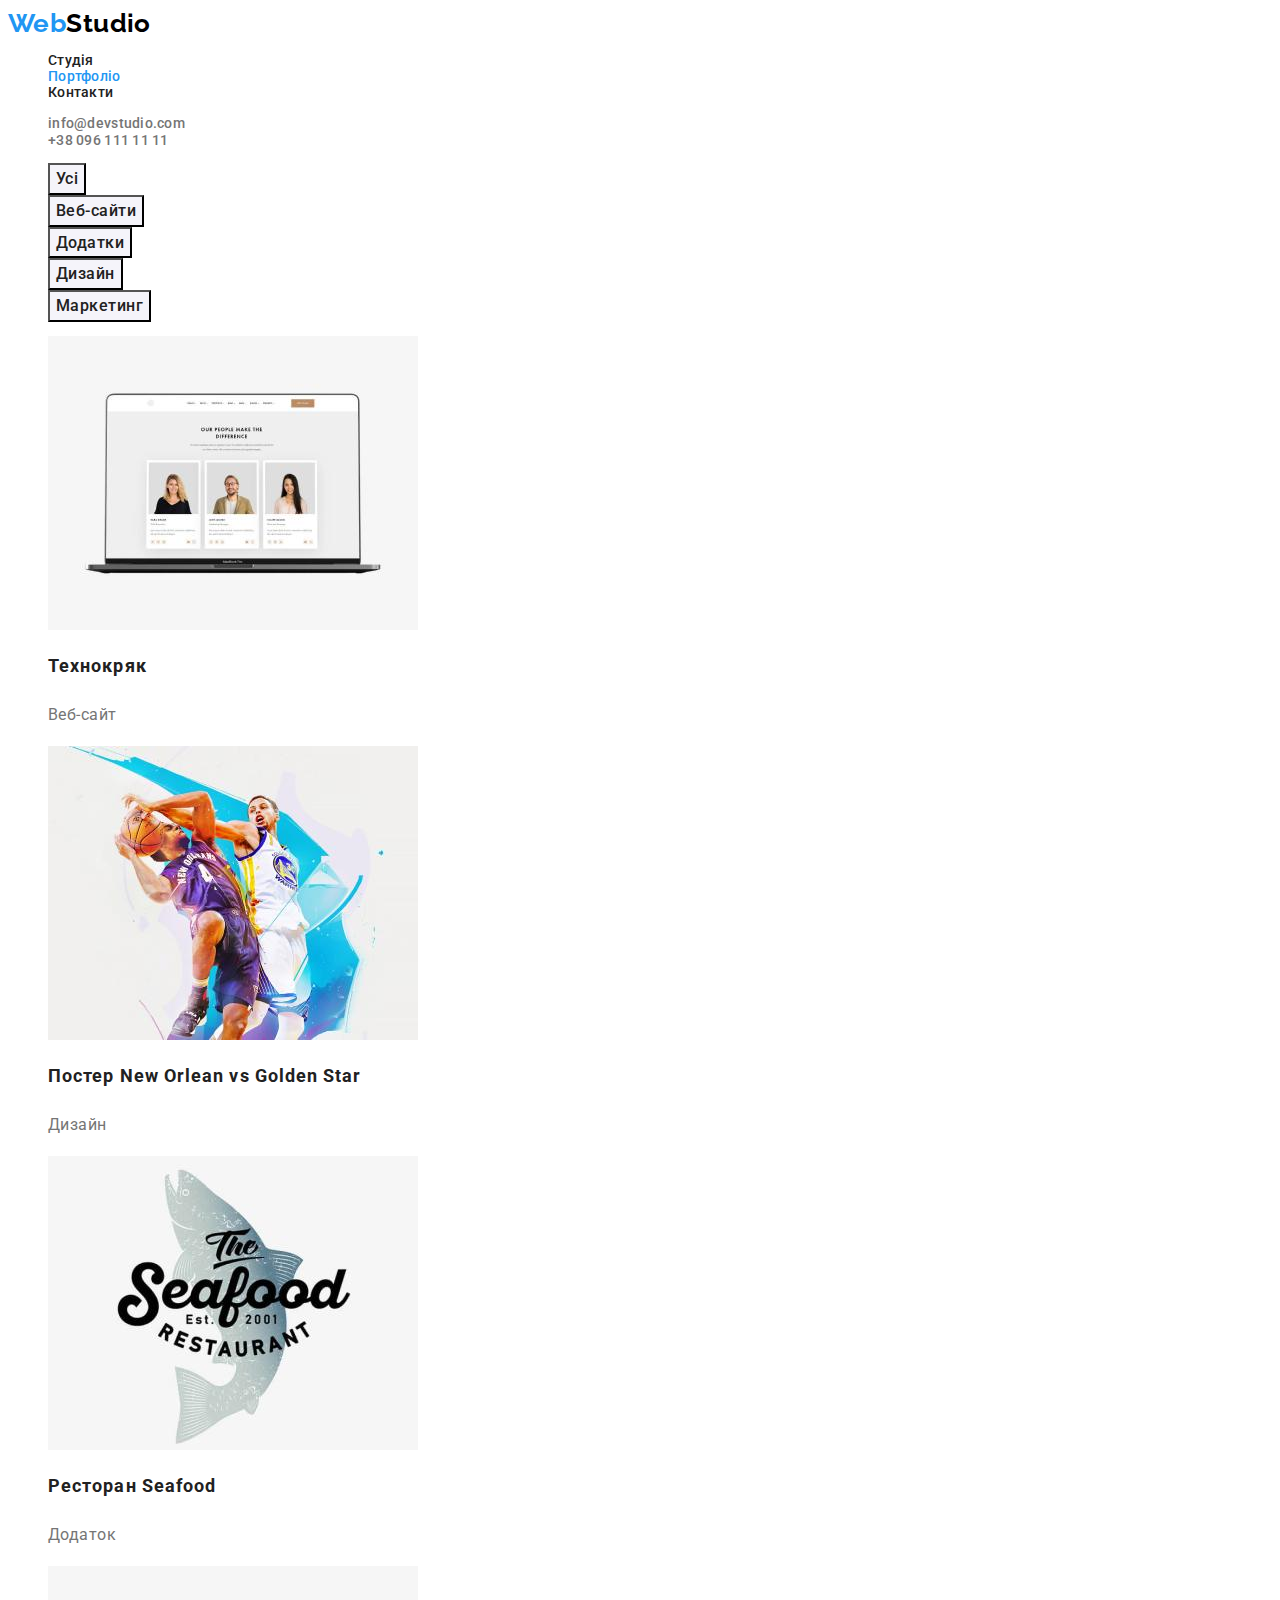
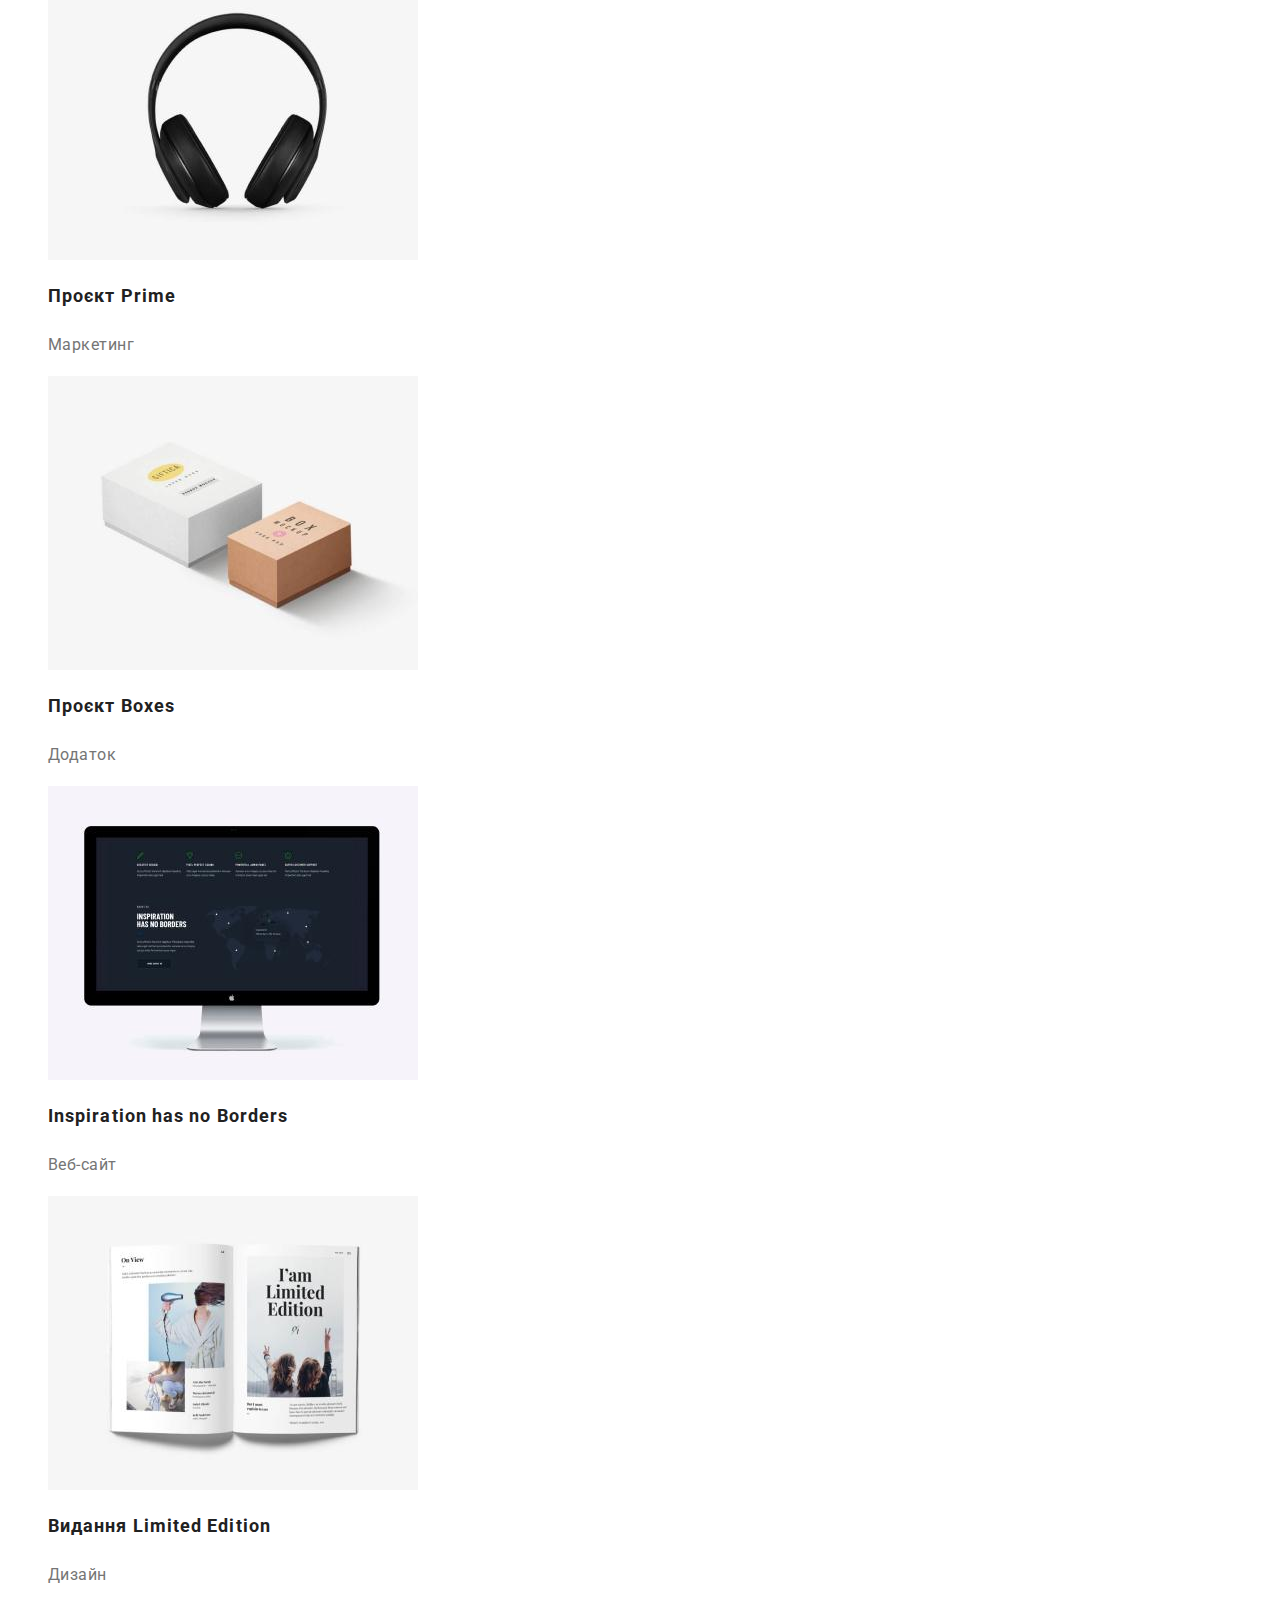
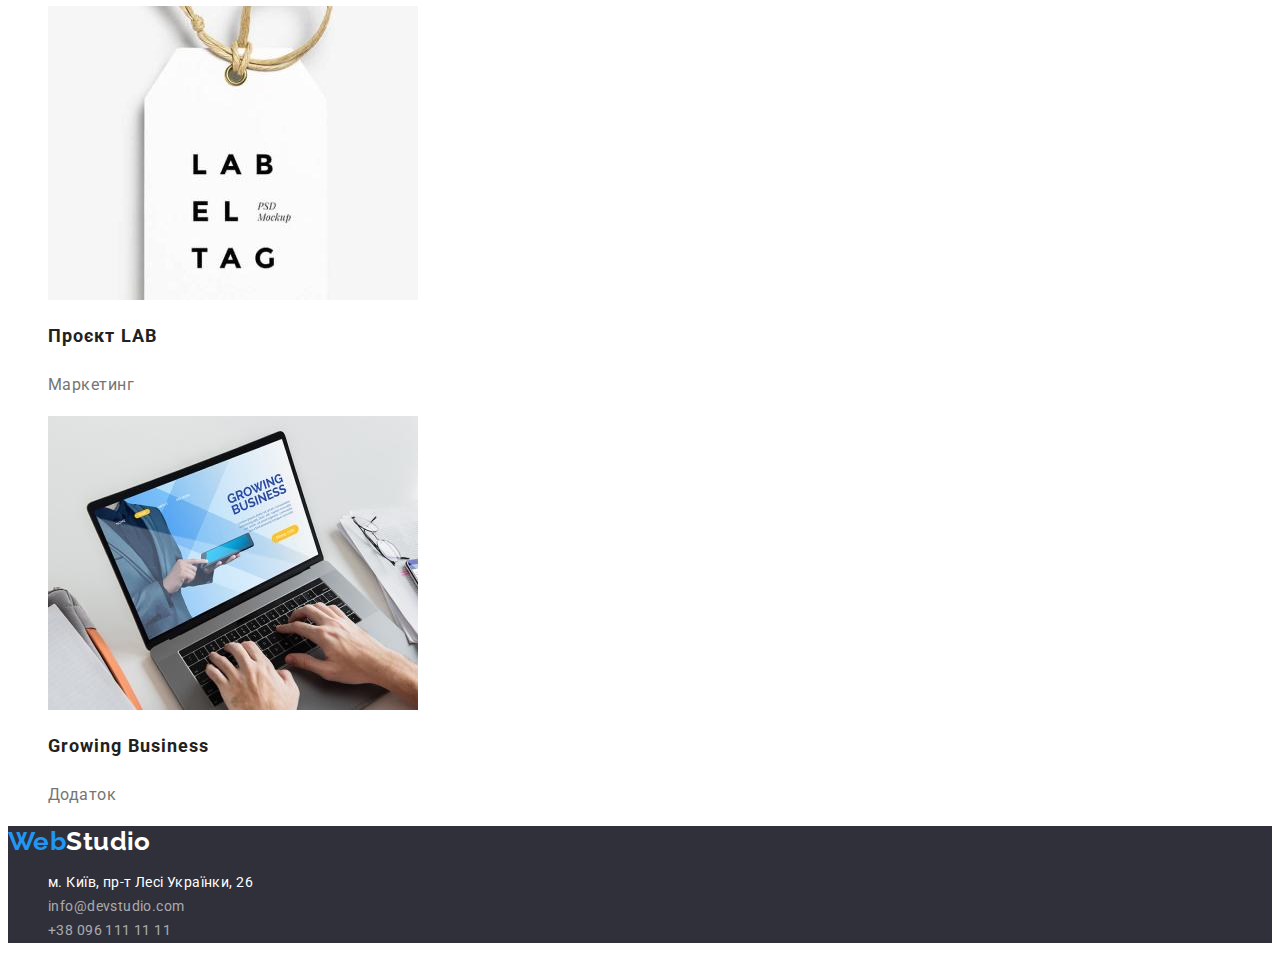
==== portfolio.html @ 366d0ed4 "Initial commit" ====
<!DOCTYPE html>
<html lang="uk">
  <head>
    <meta charset="UTF-8" />
    <meta http-equiv="X-UA-Compatible" content="IE=edge" />
    <meta name="viewport" content="width=device-width, initial-scale=1.0" />
    <title>Портфоліо</title>
<link
      href="https://fonts.googleapis.com/css2?family=Raleway:wght@700&family=Roboto:wght@400;500;700;900&display=swap"
      rel="stylesheet"
    />
    <link rel="stylesheet" href="./css/styles.css">
  </head>
  <body>
    <!-- Header -->
    <header>
      <nav>
        <a class="logo" lang="en" href="./index.html">Web<span class="logo-studio">Studio</span></a>
        <ul class="site-nav">
          <li><a class="link" href="./index.html">Студія</a></li>
          <li><a class="link current" href="./portfolio.html">Портфоліо</a></li>
          <li><a class="link" href="#">Контакти</a></li>
        </ul>
      </nav>
      <ul class="contacts">
        <li><a class="contacts-email" href="mailto:info@devstudio.com">info@devstudio.com</a></li>
        <li><a class="contacts-phone" href="tel:+380961111111">+38 096 111 11 11</a></li>
      </ul>
    </header>
    <!-- Main section -->
    <main>
      <!-- Hero -->
      <section>
        <h1 class="hidden-title">Портфоліо</h1>
        <ul class="filters">
            <li> <button class="filter-button" type="button">Усі</button></li>
            <li> <button class="filter-button" type="button">Веб-сайти</button></li>
            <li> <button class="filter-button" type="button">Додатки</button></li>
            <li> <button class="filter-button" type="button">Дизайн</button></li>
            <li> <button class="filter-button" type="button">Маркетинг</button></li>
        </ul>
        <ul class="photo-list">
            <li><img src="./Images/img_portfolio(1).jpg" alt="image_example_1" width="370" height="294">
            <h2 class="portfolio-title">Технокряк</h2>
            <p class="portfolio-paragraph">Веб-сайт</p></li>
            <li><img src="./Images/img_portfolio2(1).jpg" alt="image_example_2" width="370" height="294">
            <h2 class="portfolio-title">Постер <span lang="en">New Orlean vs Golden Star</span></h2>
            <p class="portfolio-paragraph">Дизайн</p></li>
            <li><img src="./Images/img_portfolio3(1).jpg" alt="image_example_3" width="370" height="294">
            <h2 class="portfolio-title">Ресторан <span lang="en">Seafood</span></h2>
            <p class="portfolio-paragraph">Додаток</p></li>
            <li><img src="./Images/img_portfolio4(1).jpg" alt="image_example_4" width="370" height="294">
            <h2 class="portfolio-title">Проєкт <span lang="en">Prime</span></h2>
            <p class="portfolio-paragraph">Маркетинг</p></li>
            <li><img src="./Images/img_portfolio5(1).jpg" alt="image_example_5" width="370" height="294">
            <h2 class="portfolio-title">Проєкт <span lang="en">Boxes</span></h2>
            <p class="portfolio-paragraph">Додаток</p></li>
            <li><img src="./Images/img_portfolio6(1).jpg" alt="image_example_6" width="370" height="294">
            <h2 class="portfolio-title" lang="en">Inspiration has no Borders</h2>
            <p class="portfolio-paragraph">Веб-сайт</p></li>
            <li><img src="./Images/img_portfolio7(1).jpg" alt="image_example_7" width="370" height="294">
            <h2 class="portfolio-title">Видання <span lang="en">Limited Edition</span></h2>
            <p class="portfolio-paragraph">Дизайн</p></li>
            <li><img src="./Images/img_portfolio8(1).jpg" alt="image_example_8" width="370" height="294">
            <h2 class="portfolio-title">Проєкт LAB</h2>
            <p class="portfolio-paragraph">Маркетинг</p></li>
            <li><img src="./Images/img_portfolio9(1).jpg" alt="image_example_9" width="370" height="294">
            <h2 class="portfolio-title" lang="en">Growing Business</h2>
            <p class="portfolio-paragraph">Додаток</p></li>
        </ul>
      </section>
    </main>
    <!-- Footer -->
    <footer class="footer">
      <a class="logo" lang="en" href="./index.html"
        >Web<span class="logo-studio-footer">Studio</span></a
      >
      <address>
        <ul class="footer-address">
          <li>
            <a class="main-address"
              target="_blank"
              rel="noopener noreferrer nofollow"
              href="https://goo.gl/maps/YBQsW2oM5pBxSqpX7"
              >м. Київ, пр-т Лесі Українки, 26</a
            >
          </li>
          <li><a class="footer-phone-mail" href="mailto:info@devstudio.com">info@devstudio.com</a></li>
          <li><a class="footer-phone-mail" href="tel:+380961111111">+38 096 111 11 11</a></li>
        </ul>
      </address>
    </footer>
  </body>
</html>
---- css/styles.css ----
body {
    background-color: var(--primary-background-color);
    font-family: 'Roboto', sans-serif;
    font-size: 14px;
    letter-spacing: 0.03em;
}
:root {
    --primary-title-color: #212121;
    --paragraph-color: #757575;
    --primary-background-color: #FFFFFF;
    --accent-color:#2196F3;
    --additional-bg-color: #F5F4FA;
    --footer-bg-color: #2F303A;
    --hero-btn-hover: #188ce8
}
/* Logotype */
.logo {
width: 145px;
height: 31px;
left: 215px;
top: 24px;
font-family: 'Raleway';
font-weight: 700;
font-size: 26px;
line-height: 1.19;
text-decoration: none;
color: var(--accent-color)
}
.logo-studio {
color: #000000;
}

.logo-studio-footer {
color: #FFFFFF;
}
/* Header*/
.site-nav, .link {
font-weight: 500;
line-height: 1.14;
letter-spacing: 0.02em;
list-style: none;
text-decoration: none;
color: var(--primary-title-color);
}
.site-nav, .link:hover,
.site-nav, .link:focus {
    color: var(--accent-color);
}
.current {
    color: var(--accent-color);
}
.contacts {
    list-style: none;

}
.contacts-email {
font-weight: 500;
line-height: 1.14;
letter-spacing: 0.02em;
color: var(--paragraph-color);
text-decoration: none;
}
.contacts-email:hover, .contacts-phone:hover {
    color: var(--accent-color);
}
.contacts-email:focus, .contacts-phone:focus {
    color: var(--accent-color);     
}
.contacts-phone {            
font-weight: 500;
line-height: 1.14;
letter-spacing: 0.02em;
color: var(--paragraph-color);
text-decoration: none;
}
/* Hero */
.hero {
/* width: 1600px;
height: 600px; */
background-color: var(--footer-bg-color);
}
.main-title {
width: 696px;
font-family: 'Roboto';
font-weight: 900;
font-size: 44px;
line-height: 1.36;
text-align: center;
letter-spacing: 0.06em;
text-transform: uppercase;
color: var(--primary-background-color);
}
.primary-button {
background-color: var(--accent-color);
box-shadow: 0px 4px 4px rgba(0, 0, 0, 0.15);
border-radius: 4px;
color: var(--primary-background-color);
cursor: pointer;
font-family: 'Roboto';
font-weight: 700;
font-size: 16px;
line-height: 1.87;
letter-spacing: 0.06em;
}
.primary-button:hover, .primary-button:focus {
    background-color: var(--hero-btn-hover);
}
/* what we have? */
.hidden-title {
 position: absolute;
  white-space: nowrap;
  width: 1px;
  height: 1px;
  overflow: hidden;
  border: 0;
  padding: 0;
  clip: rect(0 0 0 0);
  clip-path: inset(50%);
  margin: -1px;
}

.benefits {
    list-style: none;     

}
.benefits-title {
font-weight: 700;
line-height: 1.14;
text-transform: uppercase;
color: var(--primary-title-color);
font-size: 14px;
}
.benefits-paragraph {
line-height: 1.71;
color: var(--paragraph-color);

}
/* what we do */
.primary-title {
font-family: 'Roboto';
font-weight: 700;
font-size: 36px;
line-height: 1.16;
text-align: center;
letter-spacing: 0.03em;
}
.what-we-do-photo {
    list-style: none;
}
/* Our team */
.our-team {
background-color: var(--additional-bg-color);
}
.our-team-list {
    list-style: none;
}
.our-team-title {
font-family: 'Roboto';
font-weight: 500;
font-size: 16px;
line-height: 1.18;
text-align: center;
letter-spacing: 0.03em;
color: var(--primary-title-color);
}  
.our-team-paragraph {
font-family: 'Roboto';
font-size: 16px;
line-height: 1.18;
text-align: center;
letter-spacing: 0.03em;
color: var(--paragraph-color);
}

/* Footer  */
.footer {
    background-color: var(--footer-bg-color);
}
.footer-address {
    list-style: none;
    font-style: normal;
}
.footer-phone-mail {
font-family: 'Roboto';
font-size: 14px;
line-height: 1.71;
letter-spacing: 0.03em;
color: rgba(255, 255, 255, 0.6);
text-decoration: none;
}
.footer-phone-mail:hover, .footer-phone-mail:focus {
    color: var(--accent-color);
}
.main-address {
font-family: 'Roboto';
font-size: 14px;
line-height: 1.71;
letter-spacing: 0.03em;
color: var(--primary-background-color);
text-decoration: none;
}
.main-address:hover, .main-address:focus {
    color: var(--accent-color)
}
/* Portfolio page */
.filters {
    list-style: none;
}
.filter-button {
font-family: 'Roboto';
font-weight: 500;
font-size: 16px;
line-height: 1.62;
text-align: center;
letter-spacing: 0.03em;
cursor: pointer;
background-color: var(--additional-bg-color);
color: var(--primary-title-color);
}

.filter-button:hover, .filter-button:focus {
    background-color: var(--accent-color);
    color: var(--primary-background-color)
}
.photo-list {
    list-style: none;
}
.portfolio-title {
    
font-weight: 700;
font-size: 18px;
line-height: 2.0;
letter-spacing: 0.06em;
color: var(--primary-title-color);
}
.portfolio-paragraph {
font-size: 16px;
line-height: 1.88;
letter-spacing: 0.03em;
color: var(--paragraph-color)
}
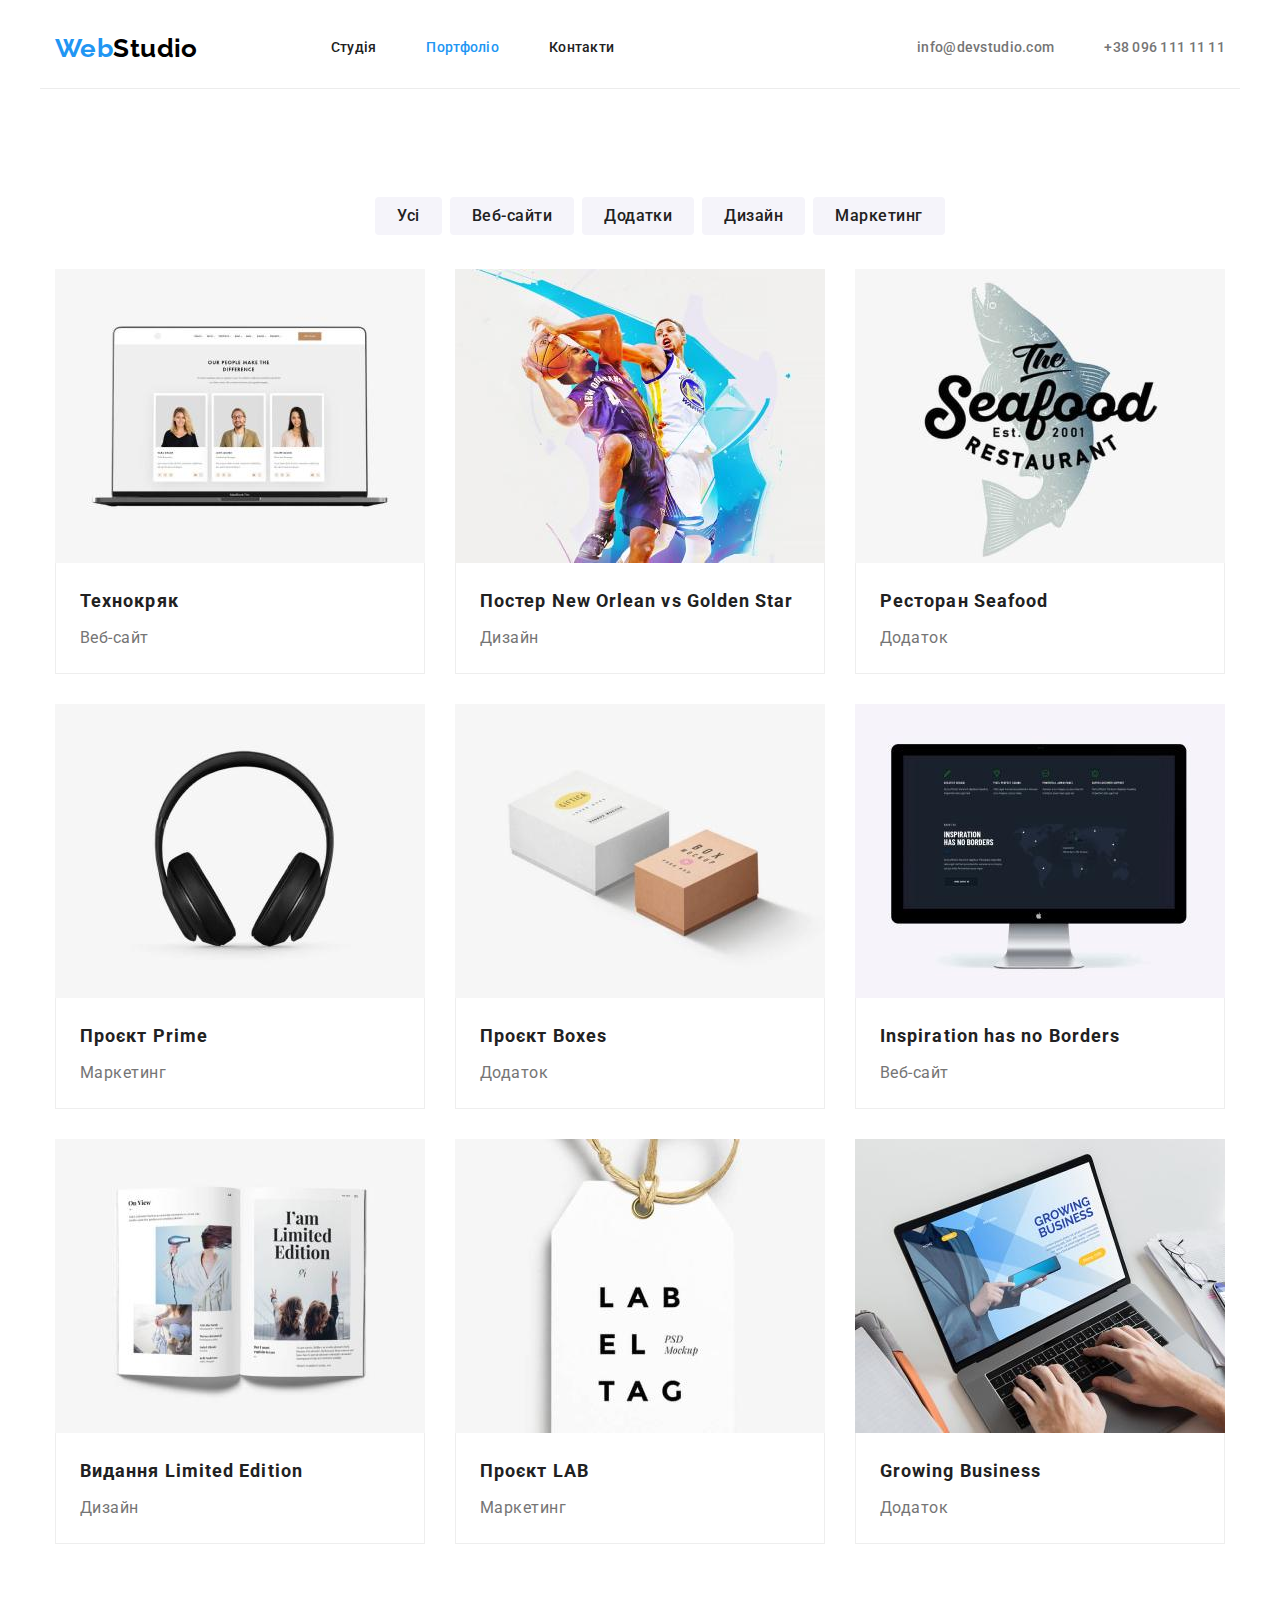
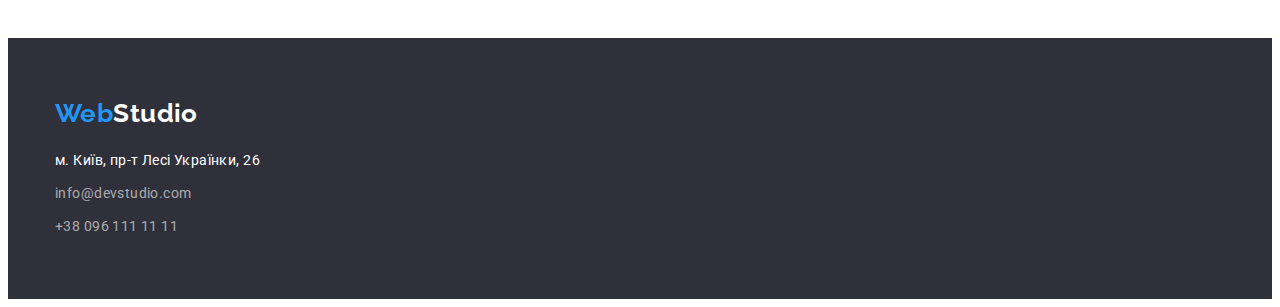
==== commit 97dba3fa: "added flexbox" ====
--- a/portfolio.html
+++ b/portfolio.html
@@ -5,89 +5,185 @@
     <meta http-equiv="X-UA-Compatible" content="IE=edge" />
     <meta name="viewport" content="width=device-width, initial-scale=1.0" />
     <title>Портфоліо</title>
-<link
+    <link
+      rel="stylesheet"
+      href="https://cdnjs.cloudflare.com/ajax/libs/modern-normalize/1.1.0/modern-normalize.min.css"
+      integrity="sha512-wpPYUAdjBVSE4KJnH1VR1HeZfpl1ub8YT/NKx4PuQ5NmX2tKuGu6U/JRp5y+Y8XG2tV+wKQpNHVUX03MfMFn9Q=="
+      crossorigin="anonymous"
+      referrerpolicy="no-referrer"
+    />
+    <link
       href="https://fonts.googleapis.com/css2?family=Raleway:wght@700&family=Roboto:wght@400;500;700;900&display=swap"
       rel="stylesheet"
     />
-    <link rel="stylesheet" href="./css/styles.css">
+    <link rel="stylesheet" href="./css/styles.css" />
   </head>
   <body>
     <!-- Header -->
-    <header>
-      <nav>
+      <header>
+        <div class="container header-container">
         <a class="logo" lang="en" href="./index.html">Web<span class="logo-studio">Studio</span></a>
+        <nav class="main-menu">
         <ul class="site-nav">
-          <li><a class="link" href="./index.html">Студія</a></li>
-          <li><a class="link current" href="./portfolio.html">Портфоліо</a></li>
-          <li><a class="link" href="#">Контакти</a></li>
+          <li><a class="nav-link link" href="./index.html">Студія</a></li>
+          <li><a class="nav-link link current" href="./portfolio.html">Портфоліо</a></li>
+          <li><a class="nav-link link" href="#">Контакти</a></li>
         </ul>
       </nav>
       <ul class="contacts">
-        <li><a class="contacts-email" href="mailto:info@devstudio.com">info@devstudio.com</a></li>
-        <li><a class="contacts-phone" href="tel:+380961111111">+38 096 111 11 11</a></li>
+        <li><a class="contacts-email nav-link" href="mailto:info@devstudio.com">info@devstudio.com</a></li>
+        <li><a class="contacts-phone nav-link" href="tel:+380961111111">+38 096 111 11 11</a></li>
       </ul>
+      </div>
     </header>
     <!-- Main section -->
     <main>
       <!-- Hero -->
-      <section>
-        <h1 class="hidden-title">Портфоліо</h1>
+      <section class="section">
+       <div class="container">
+         <h1 class="hidden-title">Портфоліо</h1>
         <ul class="filters">
-            <li> <button class="filter-button" type="button">Усі</button></li>
-            <li> <button class="filter-button" type="button">Веб-сайти</button></li>
-            <li> <button class="filter-button" type="button">Додатки</button></li>
-            <li> <button class="filter-button" type="button">Дизайн</button></li>
-            <li> <button class="filter-button" type="button">Маркетинг</button></li>
+          <li><button class="filter-button" type="button">Усі</button></li>
+          <li><button class="filter-button" type="button">Веб-сайти</button></li>
+          <li><button class="filter-button" type="button">Додатки</button></li>
+          <li><button class="filter-button" type="button">Дизайн</button></li>
+          <li><button class="filter-button" type="button">Маркетинг</button></li>
         </ul>
         <ul class="photo-list">
-            <li><img src="./Images/img_portfolio(1).jpg" alt="image_example_1" width="370" height="294">
-            <h2 class="portfolio-title">Технокряк</h2>
-            <p class="portfolio-paragraph">Веб-сайт</p></li>
-            <li><img src="./Images/img_portfolio2(1).jpg" alt="image_example_2" width="370" height="294">
-            <h2 class="portfolio-title">Постер <span lang="en">New Orlean vs Golden Star</span></h2>
-            <p class="portfolio-paragraph">Дизайн</p></li>
-            <li><img src="./Images/img_portfolio3(1).jpg" alt="image_example_3" width="370" height="294">
-            <h2 class="portfolio-title">Ресторан <span lang="en">Seafood</span></h2>
-            <p class="portfolio-paragraph">Додаток</p></li>
-            <li><img src="./Images/img_portfolio4(1).jpg" alt="image_example_4" width="370" height="294">
-            <h2 class="portfolio-title">Проєкт <span lang="en">Prime</span></h2>
-            <p class="portfolio-paragraph">Маркетинг</p></li>
-            <li><img src="./Images/img_portfolio5(1).jpg" alt="image_example_5" width="370" height="294">
-            <h2 class="portfolio-title">Проєкт <span lang="en">Boxes</span></h2>
-            <p class="portfolio-paragraph">Додаток</p></li>
-            <li><img src="./Images/img_portfolio6(1).jpg" alt="image_example_6" width="370" height="294">
-            <h2 class="portfolio-title" lang="en">Inspiration has no Borders</h2>
-            <p class="portfolio-paragraph">Веб-сайт</p></li>
-            <li><img src="./Images/img_portfolio7(1).jpg" alt="image_example_7" width="370" height="294">
-            <h2 class="portfolio-title">Видання <span lang="en">Limited Edition</span></h2>
-            <p class="portfolio-paragraph">Дизайн</p></li>
-            <li><img src="./Images/img_portfolio8(1).jpg" alt="image_example_8" width="370" height="294">
-            <h2 class="portfolio-title">Проєкт LAB</h2>
-            <p class="portfolio-paragraph">Маркетинг</p></li>
-            <li><img src="./Images/img_portfolio9(1).jpg" alt="image_example_9" width="370" height="294">
-            <h2 class="portfolio-title" lang="en">Growing Business</h2>
-            <p class="portfolio-paragraph">Додаток</p></li>
+          <li class="photo-item">
+            <img
+              src="./Images/img_portfolio(1).jpg"
+              alt="image_example_1"
+              width="370"
+              height="294"
+            />
+            <div class="portfolio-container">
+              <h2 class="portfolio-title">Технокряк</h2>
+            <p class="portfolio-paragraph">Веб-сайт</p>
+            </div>
+          </li>
+          <li class="photo-item">
+            <img
+              src="./Images/img_portfolio2(1).jpg"
+              alt="image_example_2"
+              width="370"
+              height="294"
+            />
+            <div class="portfolio-container">
+              <h2 class="portfolio-title">Постер <span lang="en">New Orlean vs Golden Star</span></h2>
+            <p class="portfolio-paragraph">Дизайн</p>
+            </div>
+          </li>
+          <li class="photo-item">
+            <img
+              src="./Images/img_portfolio3(1).jpg"
+              alt="image_example_3"
+              width="370"
+              height="294"
+            />
+            <div class="portfolio-container">
+              <h2 class="portfolio-title">Ресторан <span lang="en">Seafood</span></h2>
+            <p class="portfolio-paragraph">Додаток</p>
+            </div>
+          </li>
+          <li class="photo-item">
+            <img
+              src="./Images/img_portfolio4(1).jpg"
+              alt="image_example_4"
+              width="370"
+              height="294"
+            />
+            <div class="portfolio-container">
+              <h2 class="portfolio-title">Проєкт <span lang="en">Prime</span></h2>
+            <p class="portfolio-paragraph">Маркетинг</p>
+            </div>
+          </li>
+          <li class="photo-item">
+            <img
+              src="./Images/img_portfolio5(1).jpg"
+              alt="image_example_5"
+              width="370"
+              height="294"
+            />
+            <div class="portfolio-container">
+              <h2 class="portfolio-title">Проєкт <span lang="en">Boxes</span></h2>
+            <p class="portfolio-paragraph">Додаток</p>
+            </div>
+          </li>
+          <li class="photo-item">
+            <img
+              src="./Images/img_portfolio6(1).jpg"
+              alt="image_example_6"
+              width="370"
+              height="294"
+            />
+            <div class="portfolio-container">
+              <h2 class="portfolio-title" lang="en">Inspiration has no Borders</h2>
+            <p class="portfolio-paragraph">Веб-сайт</p>
+            </div>
+          </li>
+          <li class="photo-item">
+            <img
+              src="./Images/img_portfolio7(1).jpg"
+              alt="image_example_7"
+              width="370"
+              height="294"
+            />
+            <div class="portfolio-container">
+              <h2 class="portfolio-title">Видання <span lang="en">Limited Edition</span></h2>
+            <p class="portfolio-paragraph">Дизайн</p>
+            </div>
+          </li>
+          <li class="photo-item">
+            <img
+              src="./Images/img_portfolio8(1).jpg"
+              alt="image_example_8"
+              width="370"
+              height="294"
+            />
+            <div class="portfolio-container">
+              <h2 class="portfolio-title">Проєкт LAB</h2>
+            <p class="portfolio-paragraph">Маркетинг</p>
+            </div>
+          </li>
+          <li class="photo-item">
+            <img
+              src="./Images/img_portfolio9(1).jpg"
+              alt="image_example_9"
+              width="370"
+              height="294"
+            />
+            <div class="portfolio-container">
+              <h2 class="portfolio-title" lang="en">Growing Business</h2>
+            <p class="portfolio-paragraph">Додаток</p>
+            </div>
+          </li>
         </ul>
+       </div>
       </section>
     </main>
     <!-- Footer -->
-    <footer class="footer">
-      <a class="logo" lang="en" href="./index.html"
-        >Web<span class="logo-studio-footer">Studio</span></a
-      >
+  <footer class="footer">
+      <div class="container">
+        <a class="logo" lang="en" href="./index.html"
+        >Web<span class="logo-studio-footer">Studio</span></a>
       <address>
         <ul class="footer-address">
           <li>
-            <a class="main-address"
+            <a
+              class="main-address"
               target="_blank"
               rel="noopener noreferrer nofollow"
               href="https://goo.gl/maps/YBQsW2oM5pBxSqpX7"
               >м. Київ, пр-т Лесі Українки, 26</a
             >
           </li>
-          <li><a class="footer-phone-mail" href="mailto:info@devstudio.com">info@devstudio.com</a></li>
-          <li><a class="footer-phone-mail" href="tel:+380961111111">+38 096 111 11 11</a></li>
+          <li class="footer-link">
+            <a class="footer-phone-mail" href="mailto:info@devstudio.com">info@devstudio.com</a>
+          </li>
+          <li class="footer-link"><a class="footer-phone-mail" href="tel:+380961111111">+38 096 111 11 11</a></li>
         </ul>
+      </div>
       </address>
     </footer>
   </body>
--- a/css/styles.css
+++ b/css/styles.css
@@ -1,114 +1,193 @@
+html {
+  box-sizing: border-box;
+}
+*,
+*::before,
+*::after {
+  box-sizing: inherit;
+}
+
+h1,
+h2,
+h3,
+h4,
+h5,
+h6,
+p {
+  margin: 0;
+}
+
+img {
+  display: block;
+  max-width: 100%;
+}
 
 body {
-    background-color: var(--primary-background-color);
-    font-family: 'Roboto', sans-serif;
-    font-size: 14px;
-    letter-spacing: 0.03em;
-}
+  background-color: var(--primary-background-color);
+  font-family: 'Roboto', sans-serif;
+  font-size: 14px;
+  letter-spacing: 0.03em;
+}
+.container {
+  width: 1200px;
+  padding-right: 15px;
+  padding-left: 15px;
+  margin-left: auto;
+  margin-right: auto;
+}
+
+.section {
+  padding-top: 94px;
+  padding-bottom: 94px;
+}
+
 :root {
-    --primary-title-color: #212121;
-    --paragraph-color: #757575;
-    --primary-background-color: #FFFFFF;
-    --accent-color:#2196F3;
-    --additional-bg-color: #F5F4FA;
-    --footer-bg-color: #2F303A;
-    --hero-btn-hover: #188ce8
+  --primary-title-color: #212121;
+  --paragraph-color: #757575;
+  --primary-background-color: #ffffff;
+  --accent-color: #2196f3;
+  --additional-bg-color: #f5f4fa;
+  --footer-bg-color: #2f303a;
+  --hero-btn-hover: #188ce8;
+  --items: 3;
+  --indent: 30px;
 }
 /* Logotype */
 .logo {
-width: 145px;
-height: 31px;
-left: 215px;
-top: 24px;
-font-family: 'Raleway';
-font-weight: 700;
-font-size: 26px;
-line-height: 1.19;
-text-decoration: none;
-color: var(--accent-color)
+  /* width: 145px;
+  height: 31px; */
+  font-family: 'Raleway';
+  font-weight: 700;
+  font-size: 26px;
+  line-height: 1.19;
+  text-decoration: none;
+  color: var(--accent-color);
 }
 .logo-studio {
-color: #000000;
+  color: #000000;
 }
 
 .logo-studio-footer {
-color: #FFFFFF;
+  color: #ffffff;
 }
 /* Header*/
-.site-nav, .link {
-font-weight: 500;
-line-height: 1.14;
-letter-spacing: 0.02em;
-list-style: none;
-text-decoration: none;
-color: var(--primary-title-color);
-}
-.site-nav, .link:hover,
-.site-nav, .link:focus {
-    color: var(--accent-color);
+.site-nav,
+.link {
+  font-weight: 500;
+  line-height: 1.14;
+  letter-spacing: 0.02em;
+  list-style: none;
+  text-decoration: none;
+  color: var(--primary-title-color);
+}
+
+.site-nav,
+.link:hover,
+.site-nav,
+.link:focus {
+  color: var(--accent-color);
 }
 .current {
-    color: var(--accent-color);
+  color: var(--accent-color);
 }
 .contacts {
-    list-style: none;
-
+  list-style: none;
+
+  display: flex;
+  gap: 50px;
+  margin-left: auto;
+  margin-bottom: 0;
+  margin-top: 0;
 }
 .contacts-email {
-font-weight: 500;
-line-height: 1.14;
-letter-spacing: 0.02em;
-color: var(--paragraph-color);
-text-decoration: none;
-}
-.contacts-email:hover, .contacts-phone:hover {
-    color: var(--accent-color);
-}
-.contacts-email:focus, .contacts-phone:focus {
-    color: var(--accent-color);     
-}
-.contacts-phone {            
-font-weight: 500;
-line-height: 1.14;
-letter-spacing: 0.02em;
-color: var(--paragraph-color);
-text-decoration: none;
-}
+  font-weight: 500;
+  line-height: 1.14;
+  letter-spacing: 0.02em;
+  color: var(--paragraph-color);
+  text-decoration: none;
+}
+.contacts-email:hover,
+.contacts-phone:hover {
+  color: var(--accent-color);
+}
+.contacts-email:focus,
+.contacts-phone:focus {
+  color: var(--accent-color);
+}
+.contacts-phone {
+  font-weight: 500;
+  line-height: 1.14;
+  letter-spacing: 0.02em;
+  color: var(--paragraph-color);
+  text-decoration: none;
+}
+
+.nav-link {
+  display: block;
+  padding-top: 32px;
+  padding-bottom: 32px;
+}
+
+.header-container {
+  display: flex;
+  align-items: center;
+  border-bottom-color: rgb(236, 236, 236);
+  border-bottom-style: solid;
+  border-bottom-width: 1px;
+}
+.site-nav {
+  display: flex;
+  gap: 50px;
+  margin-left: 93px;
+  margin-top: 0;
+  margin-bottom: 0;
+}
+
 /* Hero */
 .hero {
-/* width: 1600px;
-height: 600px; */
-background-color: var(--footer-bg-color);
-}
+  width: 1600px;
+  height: 600px;
+  background-color: var(--footer-bg-color);
+  display: flex;
+  flex-direction: column;
+  justify-content: center;
+  align-items: center;
+}
+
 .main-title {
-width: 696px;
-font-family: 'Roboto';
-font-weight: 900;
-font-size: 44px;
-line-height: 1.36;
-text-align: center;
-letter-spacing: 0.06em;
-text-transform: uppercase;
-color: var(--primary-background-color);
+  width: 696px;
+  font-family: 'Roboto';
+  font-weight: 900;
+  font-size: 44px;
+  line-height: 1.36;
+  text-align: center;
+  letter-spacing: 0.06em;
+  text-transform: uppercase;
+  color: var(--primary-background-color);
 }
 .primary-button {
-background-color: var(--accent-color);
-box-shadow: 0px 4px 4px rgba(0, 0, 0, 0.15);
-border-radius: 4px;
-color: var(--primary-background-color);
-cursor: pointer;
-font-family: 'Roboto';
-font-weight: 700;
-font-size: 16px;
-line-height: 1.87;
-letter-spacing: 0.06em;
-}
-.primary-button:hover, .primary-button:focus {
-    background-color: var(--hero-btn-hover);
+  margin-top: 30px;
+  padding: 10px 32px 10px 32px;
+
+  background-color: var(--accent-color);
+  box-shadow: 0px 4px 4px rgba(0, 0, 0, 0.15);
+  border-radius: 4px;
+  color: var(--primary-background-color);
+  cursor: pointer;
+  font-family: 'Roboto';
+  font-weight: 700;
+  font-size: 16px;
+  line-height: 1.87;
+  letter-spacing: 0.06em;
+}
+.primary-button:hover,
+.primary-button:focus {
+  background-color: var(--hero-btn-hover);
 }
 /* what we have? */
+
 .hidden-title {
- position: absolute;
+  position: absolute;
   white-space: nowrap;
   width: 1px;
   height: 1px;
@@ -121,122 +200,185 @@
 }
 
 .benefits {
-    list-style: none;     
-
+  display: flex;
+  gap: 30px;
+  padding-left: 0;
+
+  list-style: none;
 }
 .benefits-title {
-font-weight: 700;
-line-height: 1.14;
-text-transform: uppercase;
-color: var(--primary-title-color);
-font-size: 14px;
+  font-weight: 700;
+  line-height: 1.14;
+  text-transform: uppercase;
+  color: var(--primary-title-color);
+  font-size: 14px;
 }
 .benefits-paragraph {
-line-height: 1.71;
-color: var(--paragraph-color);
-
+  line-height: 1.71;
+  color: var(--paragraph-color);
 }
 /* what we do */
 .primary-title {
-font-family: 'Roboto';
-font-weight: 700;
-font-size: 36px;
-line-height: 1.16;
-text-align: center;
-letter-spacing: 0.03em;
+  font-family: 'Roboto';
+  font-weight: 700;
+  font-size: 36px;
+  line-height: 1.16;
+  text-align: center;
+  letter-spacing: 0.03em;
 }
 .what-we-do-photo {
-    list-style: none;
+  list-style: none;
+  display: flex;
+  gap: 30px;
+  padding-left: 0;
+
+  margin-top: 50px;
+}
+.what-we-do {
+  padding-top: 0;
 }
 /* Our team */
 .our-team {
-background-color: var(--additional-bg-color);
+  background-color: var(--additional-bg-color);
 }
 .our-team-list {
-    list-style: none;
-}
+  display: flex;
+  gap: 30px;
+  margin-top: 50px;
+  padding-left: 0;
+
+  list-style: none;
+}
+
+.member-container {
+  background: #ffffff;
+  box-shadow: 0px 1px 3px rgba(0, 0, 0, 0.12), 0px 1px 1px rgba(0, 0, 0, 0.14),
+    0px 2px 1px rgba(0, 0, 0, 0.2);
+  border-radius: 0px 0px 4px 4px;
+}
+
 .our-team-title {
-font-family: 'Roboto';
-font-weight: 500;
-font-size: 16px;
-line-height: 1.18;
-text-align: center;
-letter-spacing: 0.03em;
-color: var(--primary-title-color);
-}  
+  font-family: 'Roboto';
+  font-weight: 500;
+  font-size: 16px;
+  line-height: 1.18;
+  text-align: center;
+  letter-spacing: 0.03em;
+  color: var(--primary-title-color);
+  padding-top: 30px;
+  margin-bottom: 10px;
+}
 .our-team-paragraph {
-font-family: 'Roboto';
-font-size: 16px;
-line-height: 1.18;
-text-align: center;
-letter-spacing: 0.03em;
-color: var(--paragraph-color);
+  font-family: 'Roboto';
+  font-size: 16px;
+  line-height: 1.18;
+  text-align: center;
+  letter-spacing: 0.03em;
+  color: var(--paragraph-color);
+  padding-bottom: 30px;
 }
 
 /* Footer  */
 .footer {
-    background-color: var(--footer-bg-color);
+  background-color: var(--footer-bg-color);
+  padding-top: 60px;
+  padding-bottom: 60px;
 }
 .footer-address {
-    list-style: none;
-    font-style: normal;
+  list-style: none;
+  font-style: normal;
+  padding-left: 0;
+  margin-top: 20px;
+  margin-bottom: 0;
 }
 .footer-phone-mail {
-font-family: 'Roboto';
-font-size: 14px;
-line-height: 1.71;
-letter-spacing: 0.03em;
-color: rgba(255, 255, 255, 0.6);
-text-decoration: none;
-}
-.footer-phone-mail:hover, .footer-phone-mail:focus {
-    color: var(--accent-color);
+  font-family: 'Roboto';
+  font-size: 14px;
+  line-height: 1.71;
+  letter-spacing: 0.03em;
+  color: rgba(255, 255, 255, 0.6);
+  text-decoration: none;
+}
+.footer-phone-mail:hover,
+.footer-phone-mail:focus {
+  color: var(--accent-color);
 }
 .main-address {
-font-family: 'Roboto';
-font-size: 14px;
-line-height: 1.71;
-letter-spacing: 0.03em;
-color: var(--primary-background-color);
-text-decoration: none;
-}
-.main-address:hover, .main-address:focus {
-    color: var(--accent-color)
+  font-family: 'Roboto';
+  font-size: 14px;
+  line-height: 1.71;
+  letter-spacing: 0.03em;
+  color: var(--primary-background-color);
+  text-decoration: none;
+}
+.footer-link {
+  margin-top: 9px;
+}
+.main-address:hover,
+.main-address:focus {
+  color: var(--accent-color);
 }
 /* Portfolio page */
 .filters {
-    list-style: none;
+  list-style: none;
+  display: flex;
+  justify-content: center;
+  gap: 8px;
 }
 .filter-button {
-font-family: 'Roboto';
-font-weight: 500;
-font-size: 16px;
-line-height: 1.62;
-text-align: center;
-letter-spacing: 0.03em;
-cursor: pointer;
-background-color: var(--additional-bg-color);
-color: var(--primary-title-color);
-}
-
-.filter-button:hover, .filter-button:focus {
-    background-color: var(--accent-color);
-    color: var(--primary-background-color)
+  font-family: 'Roboto';
+  font-weight: 500;
+  font-size: 16px;
+  line-height: 1.62;
+  text-align: center;
+  letter-spacing: 0.03em;
+  cursor: pointer;
+  background-color: var(--additional-bg-color);
+  color: var(--primary-title-color);
+  border: none;
+  border-radius: 4px;
+  padding: 6px 22px;
+}
+
+.filter-button:hover,
+.filter-button:focus {
+  background-color: var(--accent-color);
+  color: var(--primary-background-color);
+  box-shadow: 0px 3px 1px rgba(0, 0, 0, 0.1), 0px 1px 2px rgba(0, 0, 0, 0.08),
+    0px 2px 2px rgba(0, 0, 0, 0.12);
+  border-radius: 4px;
 }
 .photo-list {
-    list-style: none;
+  list-style: none;
+  display: flex;
+  flex-wrap: wrap;
+  gap: var(--indent);
+  padding-left: 0;
+  margin-top: 34px;
+  margin-bottom: 0;
+}
+.photo-item {
+    flex-basis: calc((100%-30px * 2))/3;
 }
 .portfolio-title {
-    
-font-weight: 700;
-font-size: 18px;
-line-height: 2.0;
-letter-spacing: 0.06em;
-color: var(--primary-title-color);
+  font-weight: 700;
+  font-size: 18px;
+  line-height: 2;
+  letter-spacing: 0.06em;
+  color: var(--primary-title-color);
 }
 .portfolio-paragraph {
-font-size: 16px;
-line-height: 1.88;
-letter-spacing: 0.03em;
-color: var(--paragraph-color)
-}+  font-size: 16px;
+  line-height: 1.88;
+  letter-spacing: 0.03em;
+  color: var(--paragraph-color);
+  
+  margin-top: 4px;
+}
+
+.portfolio-container {
+    border: 1px solid #EEEEEE;
+
+    padding: 20px 24px;
+    border-top: none;
+}
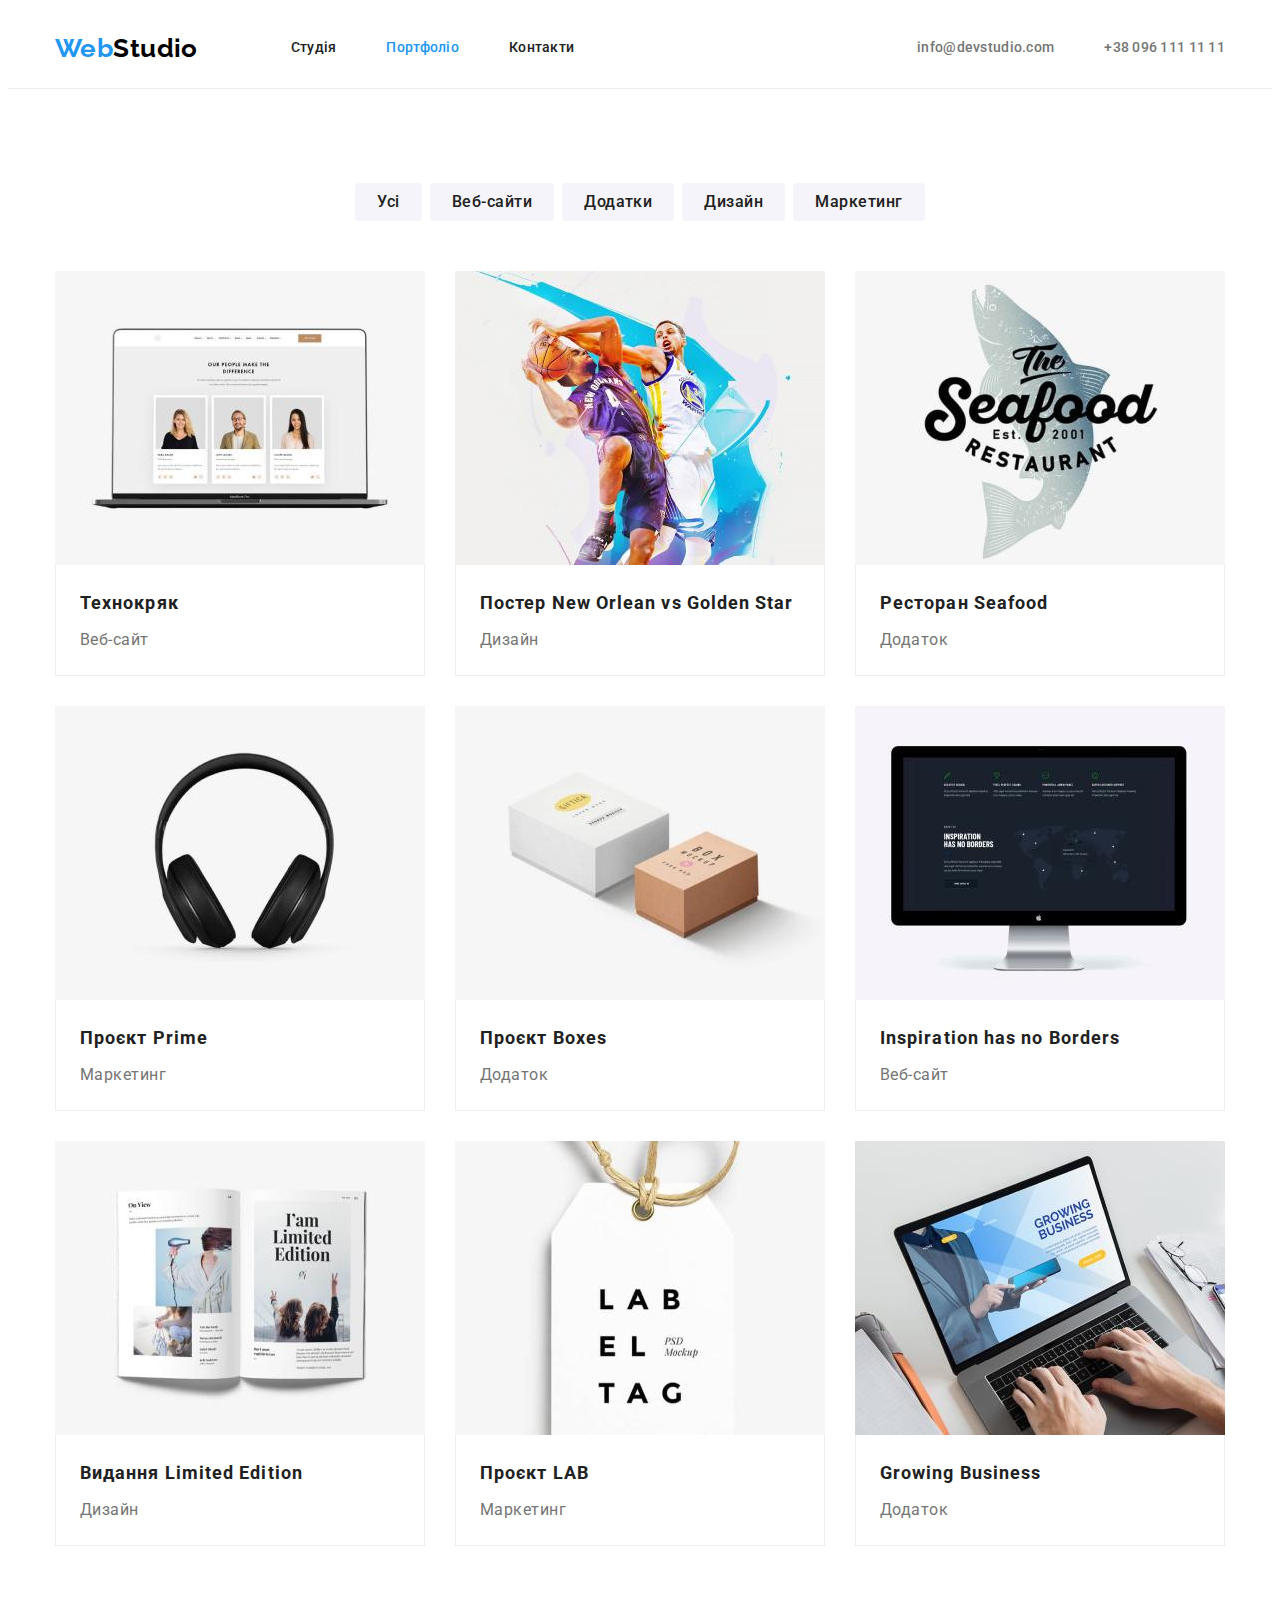
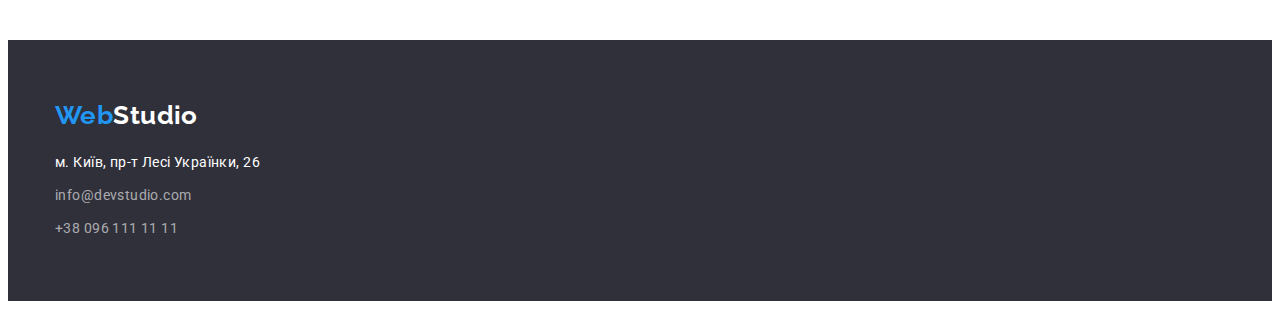
==== commit 5b6486ca: "fixed issues" ====
--- a/portfolio.html
+++ b/portfolio.html
@@ -20,7 +20,7 @@
   </head>
   <body>
     <!-- Header -->
-      <header>
+      <header class="header">
         <div class="container header-container">
         <a class="logo" lang="en" href="./index.html">Web<span class="logo-studio">Studio</span></a>
         <nav class="main-menu">
@@ -167,7 +167,7 @@
       <div class="container">
         <a class="logo" lang="en" href="./index.html"
         >Web<span class="logo-studio-footer">Studio</span></a>
-      <address>
+      <address class="address-bar">
         <ul class="footer-address">
           <li>
             <a
--- a/css/styles.css
+++ b/css/styles.css
@@ -16,10 +16,14 @@
 p {
   margin: 0;
 }
+ul {
+  margin: 0;
+}
 
 img {
   display: block;
   max-width: 100%;
+  height: auto;
 }
 
 body {
@@ -39,6 +43,13 @@
 .section {
   padding-top: 94px;
   padding-bottom: 94px;
+}
+
+button {
+  display: block;
+  cursor: pointer;
+  border: none;
+  border-radius: 4px;
 }
 
 :root {
@@ -98,6 +109,7 @@
   margin-left: auto;
   margin-bottom: 0;
   margin-top: 0;
+  padding-left: 0;
 }
 .contacts-email {
   font-weight: 500;
@@ -127,13 +139,15 @@
   padding-top: 32px;
   padding-bottom: 32px;
 }
-
-.header-container {
-  display: flex;
-  align-items: center;
+.header {
   border-bottom-color: rgb(236, 236, 236);
   border-bottom-style: solid;
   border-bottom-width: 1px;
+}
+
+.header-container {
+  display: flex;
+  align-items: center;
 }
 .site-nav {
   display: flex;
@@ -141,22 +155,19 @@
   margin-left: 93px;
   margin-top: 0;
   margin-bottom: 0;
+  padding-left: 0;
 }
 
 /* Hero */
 .hero {
-  width: 1600px;
-  height: 600px;
   background-color: var(--footer-bg-color);
-  display: flex;
-  flex-direction: column;
-  justify-content: center;
-  align-items: center;
+  padding: 200px 0;
+  text-align: center;
 }
 
 .main-title {
   width: 696px;
-  font-family: 'Roboto';
+  margin: 0 auto;
   font-weight: 900;
   font-size: 44px;
   line-height: 1.36;
@@ -164,10 +175,14 @@
   letter-spacing: 0.06em;
   text-transform: uppercase;
   color: var(--primary-background-color);
+
+  
 }
 .primary-button {
+  display: block;
+  padding: 10px 32px 10px 32px;
+  margin: 0 auto;
   margin-top: 30px;
-  padding: 10px 32px 10px 32px;
 
   background-color: var(--accent-color);
   box-shadow: 0px 4px 4px rgba(0, 0, 0, 0.15);
@@ -179,6 +194,7 @@
   font-size: 16px;
   line-height: 1.87;
   letter-spacing: 0.06em;
+  border: none;
 }
 .primary-button:hover,
 .primary-button:focus {
@@ -212,6 +228,7 @@
   text-transform: uppercase;
   color: var(--primary-title-color);
   font-size: 14px;
+  margin-bottom: 10px;
 }
 .benefits-paragraph {
   line-height: 1.71;
@@ -248,6 +265,10 @@
   padding-left: 0;
 
   list-style: none;
+}
+
+.member-info {
+  padding: 30px 0;
 }
 
 .member-container {
@@ -265,7 +286,6 @@
   text-align: center;
   letter-spacing: 0.03em;
   color: var(--primary-title-color);
-  padding-top: 30px;
   margin-bottom: 10px;
 }
 .our-team-paragraph {
@@ -275,7 +295,6 @@
   text-align: center;
   letter-spacing: 0.03em;
   color: var(--paragraph-color);
-  padding-bottom: 30px;
 }
 
 /* Footer  */
@@ -288,8 +307,11 @@
   list-style: none;
   font-style: normal;
   padding-left: 0;
+  margin-top: 0;
+  margin-bottom: 0;
+}
+.address-bar {
   margin-top: 20px;
-  margin-bottom: 0;
 }
 .footer-phone-mail {
   font-family: 'Roboto';
@@ -311,7 +333,7 @@
   color: var(--primary-background-color);
   text-decoration: none;
 }
-.footer-link {
+.footer-link:not(:first-child) {
   margin-top: 9px;
 }
 .main-address:hover,
@@ -324,6 +346,7 @@
   display: flex;
   justify-content: center;
   gap: 8px;
+  padding-left: 0;
 }
 .filter-button {
   font-family: 'Roboto';
@@ -354,7 +377,7 @@
   flex-wrap: wrap;
   gap: var(--indent);
   padding-left: 0;
-  margin-top: 34px;
+  margin-top: 50px;
   margin-bottom: 0;
 }
 .photo-item {
